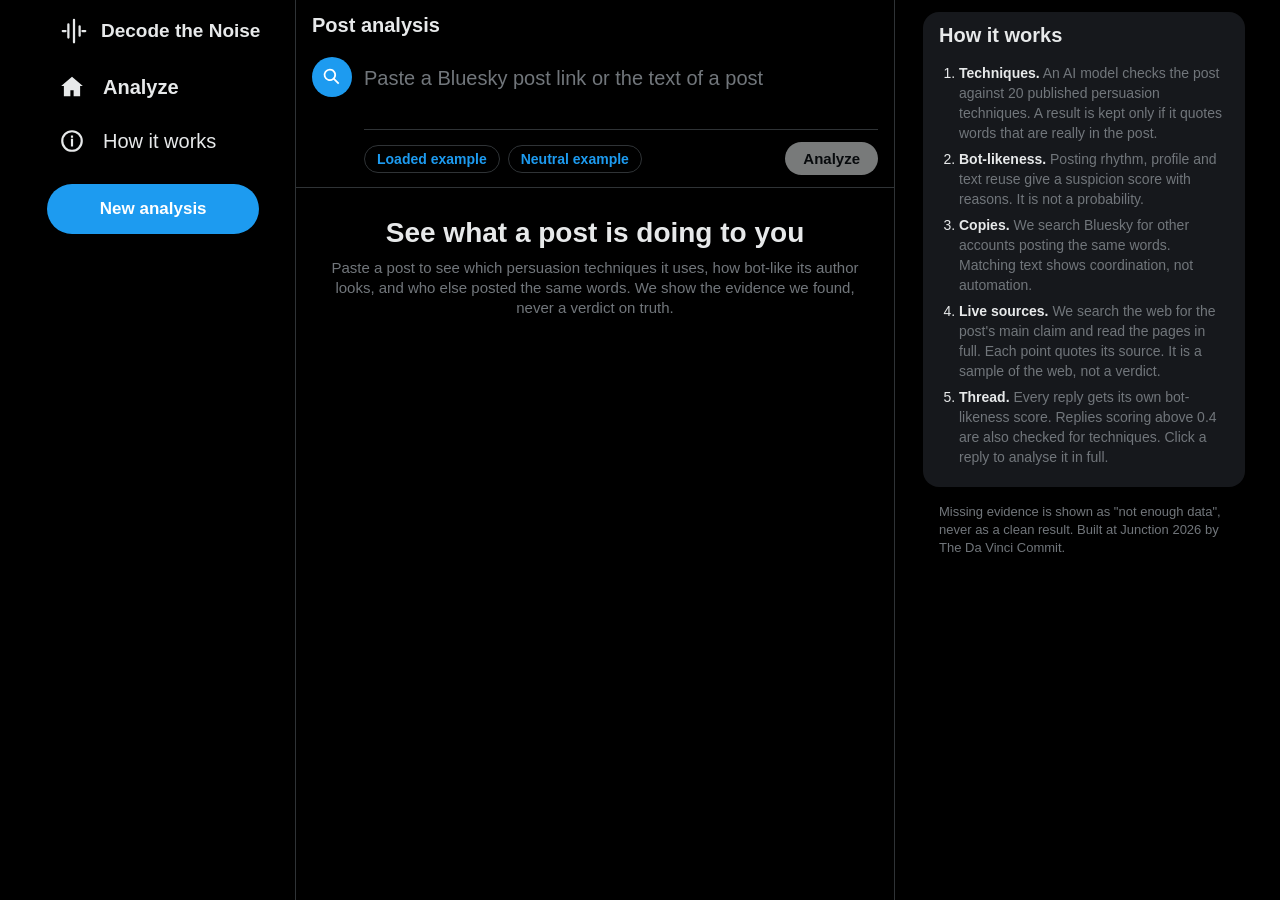
==== web/index.html @ 7409eeca "Merge feature-oxylabs: what live sources say, through the Oxylabs Web API (7.1-7.7, 7.9)" ====
<!doctype html>
<html lang="en">
<head>
<meta charset="utf-8">
<meta name="viewport" content="width=device-width, initial-scale=1">
<title>Decode the Noise</title>
<link rel="stylesheet" href="panel.css">
<style>
  * { box-sizing: border-box; }
  html, body { margin: 0; background: var(--bg); color: var(--text); font-family: var(--font); }
  a { color: var(--blue); }
  button { font: inherit; cursor: pointer; }
  :focus-visible { outline: 2px solid var(--blue); outline-offset: 2px; }

  .shell { display: flex; justify-content: center; min-height: 100vh; }

  /* left rail */
  .rail { width: 260px; padding: 4px 12px 16px; position: sticky; top: 0; height: 100vh; display: flex; flex-direction: column; gap: 4px; }
  .brand { display: flex; align-items: center; gap: 12px; padding: 12px; font-weight: 800; font-size: 19px; }
  .brand svg { width: 30px; height: 30px; fill: none; stroke: currentColor; stroke-width: 2.4; stroke-linecap: round; }
  .nav { display: flex; align-items: center; gap: 18px; padding: 12px; border-radius: 999px; font-size: 20px; color: var(--text); text-decoration: none; background: none; border: 0; width: fit-content; }
  .nav:hover { background: rgba(231, 233, 234, .1); }
  .nav.active { font-weight: 700; }
  #how:target { outline: 2px solid var(--blue); }  /* the card is often already on screen, so the link must show something */
  .nav .ic { width: 26px; height: 26px; }
  .cta { margin-top: 14px; width: 90%; padding: 15px; border: 0; border-radius: 999px; background: var(--blue); color: #fff; font-weight: 700; font-size: 17px; }
  .cta:hover { background: var(--blue-hover); }

  /* centre column */
  main { width: 600px; max-width: 100%; border-left: 1px solid var(--line); border-right: 1px solid var(--line); min-height: 100vh; }
  .top { position: sticky; top: 0; z-index: 2; padding: 14px 16px; font-size: 20px; font-weight: 800; background: rgba(0, 0, 0, .65); backdrop-filter: blur(12px); -webkit-backdrop-filter: blur(12px); }

  .compose { display: flex; gap: 12px; padding: 6px 16px 12px; border-bottom: 1px solid var(--line); }
  .compose .avatar { background: var(--blue); }
  .compose-body { flex: 1; min-width: 0; }
  textarea { width: 100%; min-height: 56px; max-height: 240px; resize: none; border: 0; outline: 0; background: transparent; color: var(--text); font: inherit; font-size: 20px; line-height: 26px; padding: 8px 0; }
  textarea::placeholder { color: var(--dim); }
  .compose-row { display: flex; align-items: center; gap: 8px; flex-wrap: wrap; border-top: 1px solid var(--line); padding-top: 12px; }
  .chip { padding: 5px 12px; border-radius: 999px; border: 1px solid var(--line); background: none; color: var(--blue); font-size: 14px; font-weight: 700; }
  .chip:hover { background: rgba(29, 155, 240, .1); }
  .count { margin-left: auto; color: var(--dim); font-size: 13px; font-variant-numeric: tabular-nums; }
  .count.over { color: var(--red); }
  .go { padding: 8px 18px; border: 0; border-radius: 999px; background: #eff3f4; color: #0f1419; font-weight: 700; font-size: 15px; }
  .go:hover { background: #d7dbdc; }
  .go:disabled { opacity: .5; cursor: default; }

  .status { padding: 28px 24px; color: var(--dim); font-size: 15px; line-height: 20px; text-align: center; }
  .status.error { color: var(--red); }
  .status h2 { color: var(--text); font-size: 28px; font-weight: 800; margin: 0 0 8px; line-height: 34px; }
  .spinner { width: 26px; height: 26px; margin: 0 auto 12px; border-radius: 50%; border: 3px solid rgba(29, 155, 240, .25); border-top-color: var(--blue); animation: spin .8s linear infinite; }
  @keyframes spin { to { transform: rotate(360deg); } }
  @media (prefers-reduced-motion: reduce) { .spinner { animation-duration: 2.4s; } }

  /* right column */
  aside { width: 350px; padding: 12px 0 40px 28px; display: flex; flex-direction: column; gap: 16px; position: sticky; top: 0; align-self: flex-start; max-height: 100vh; overflow-y: auto; }
  .how ol { margin: 0; padding: 0 16px 8px 36px; font-size: 14px; line-height: 20px; color: var(--text); }
  .how li { margin: 6px 0; }
  .how li span { color: var(--dim); }
  .foot { color: var(--dim); font-size: 13px; line-height: 18px; padding: 0 16px; margin: 0; }

  [hidden] { display: none !important; }

  @media (max-width: 1220px) { .rail { width: 76px; } .brand span, .nav span { display: none; } .cta { display: none; } }
  @media (max-width: 1020px) {
    .shell { flex-wrap: wrap; }
    aside { position: static; width: 600px; max-width: 100%; max-height: none; padding: 16px; border-left: 1px solid var(--line); border-right: 1px solid var(--line); margin-left: 76px; }
    main { min-height: 0; }
  }
  @media (max-width: 690px) {
    .rail { display: none; }
    aside { margin-left: 0; border: 0; }
    main { border: 0; }
    textarea { font-size: 18px; }
  }
</style>
</head>
<body>
<div class="shell">
  <nav class="rail" aria-label="Main">
    <div class="brand">
      <svg viewBox="0 0 32 32" aria-hidden="true"><path d="M4 16h3M10 9v14M16 4v24M22 11v10M28 16h-3"/></svg>
      <span>Decode the Noise</span>
    </div>
    <a class="nav active" href="./">
      <svg class="ic" viewBox="0 0 24 24" aria-hidden="true"><path d="M12 2.6 2 11h2.500v9.500h6V15h3v5.500h6V11H22L12 2.600z"/></svg>
      <span>Analyze</span>
    </a>
    <a class="nav" href="#how">
      <svg class="ic" viewBox="0 0 24 24" aria-hidden="true"><path d="M12 2a10 10 0 1 0 0 20 10 10 0 0 0 0-20zm0 2a8 8 0 1 1 0 16 8 8 0 0 1 0-16zm-1 6h2v7h-2v-7zm0-3h2v2h-2V7z"/></svg>
      <span>How it works</span>
    </a>
    <button class="cta" id="new" type="button">New analysis</button>
  </nav>

  <main>
    <div class="top">Post analysis</div>

    <form class="compose" id="form">
      <div class="avatar" aria-hidden="true">
        <svg class="ic" viewBox="0 0 24 24"><path d="M10 3a7 7 0 0 1 5.600 11.200l5.100 5.100-1.400 1.400-5.100-5.100A7 7 0 1 1 10 3zm0 2a5 5 0 1 0 0 10 5 5 0 0 0 0-10z"/></svg>
      </div>
      <div class="compose-body">
        <label for="in" hidden>Post link or text</label>
        <textarea id="in" rows="2" placeholder="Paste a Bluesky post link or the text of a post"></textarea>
        <div class="compose-row">
          <button class="chip" type="button" data-ex="Wake up people, the mainstream media is hiding the truth about the water supply from you. Real patriots already know who is behind it!">Loaded example</button>
          <button class="chip" type="button" data-ex="Light rain in Helsinki this afternoon, clearing by evening. Highs around 4C.">Neutral example</button>
          <span class="count" id="count" aria-live="off"></span>
          <button class="go" id="go" type="submit" disabled>Analyze</button>
        </div>
      </div>
    </form>

    <div class="status" id="status" role="status" aria-live="polite">
      <h2>See what a post is doing to you</h2>
      Paste a post to see which persuasion techniques it uses, how bot-like its author looks, and who else posted the same words. We show the evidence we found, never a verdict on truth.
    </div>

    <div id="result" hidden>
      <section id="post"></section>
      <section id="tech"></section>
      <section id="thread" hidden>
        <h2 class="sec-title" id="thread-title">Replies</h2>
        <div id="replies"></div>
        <div class="status" id="more" role="status" aria-live="polite"></div>
      </section>
    </div>
  </main>

  <aside>
    <section class="card" id="bot" hidden></section>
    <section class="card" id="sim" hidden></section>
    <section class="card" id="cov" hidden></section>
    <section class="card how" id="how">
      <h2 class="card-title">How it works</h2>
      <ol>
        <li><b>Techniques.</b> <span>An AI model checks the post against 20 published persuasion techniques. A result is kept only if it quotes words that are really in the post.</span></li>
        <li><b>Bot-likeness.</b> <span>Posting rhythm, profile and text reuse give a suspicion score with reasons. It is not a probability.</span></li>
        <li><b>Copies.</b> <span>We search Bluesky for other accounts posting the same words. Matching text shows coordination, not automation.</span></li>
        <li><b>Live sources.</b> <span>We search the web for the post's main claim and read the pages in full. Each point quotes its source. It is a sample of the web, not a verdict.</span></li>
        <li><b>Thread.</b> <span>Every reply gets its own bot-likeness score. Replies scoring above 0.4 are also checked for techniques. Click a reply to analyse it in full.</span></li>
      </ol>
    </section>
    <p class="foot">Missing evidence is shown as "not enough data", never as a clean result. Built at Junction 2026 by The Da Vinci Commit.</p>
  </aside>
</div>

<script src="panel.js"></script>
<script>
(function () {
  "use strict";
  var MAX = 5000;
  var $ = function (id) { return document.getElementById(id); };
  var input = $("in"), go = $("go"), status = $("status"), count = $("count");
  var isUrl = function (v) { return /^https?:\/\/\S+$/.test(v); };

  function refresh() {
    var v = input.value.trim();
    input.style.height = "auto";
    input.style.height = Math.min(input.scrollHeight, 240) + "px";
    var over = !isUrl(v) && v.length > MAX;
    go.disabled = !v || over;
    count.textContent = v.length > MAX * 0.8 && !isUrl(v) ? v.length + " / " + MAX : "";
    count.classList.toggle("over", over);
  }

  function say(text, cls, spin) {
    status.textContent = "";
    status.className = "status" + (cls ? " " + cls : "");
    if (spin) { var s = document.createElement("div"); s.className = "spinner"; status.appendChild(s); }
    status.appendChild(document.createTextNode(text));
    status.hidden = false;
  }

  /* ---- thread: ten replies at a time, more as the reader scrolls ---- */
  var thread = { url: null, next: null, busy: false, run: 0 };
  var more = $("more");

  function moreSay(text, spin) {
    more.textContent = "";
    if (spin) { var s = document.createElement("div"); s.className = "spinner"; more.appendChild(s); }
    more.appendChild(document.createTextNode(text));
  }

  async function loadReplies() {
    if (thread.busy || thread.next == null) return;
    thread.busy = true;
    var mine = thread.run, offset = thread.next;
    moreSay(offset ? "Loading more replies…" : "Reading the thread…", true);
    try {
      var r = await fetch("/api/replies?url=" + encodeURIComponent(thread.url) + "&offset=" + offset);
      var data = await r.json().catch(function () { return null; });
      if (mine !== thread.run) return;  // the reader opened another post meanwhile
      if (r.status === 429) { thread.retry = true; return moreSay((data && data.detail) || "Too many requests. Scroll again in a minute."); }
      if (!r.ok || !data || (data.errors && data.errors.replies)) { thread.next = null; return moreSay("Replies could not be loaded: " + ((data && data.errors && data.errors.replies) || "the server did not answer") + "."); }
      $("thread-title").textContent = data.total ? "Replies (" + data.total + ")" : "Replies";
      data.replies.forEach(function (item) { $("replies").appendChild(DecodePanel.renderReply(item, open)); });
      thread.next = data.next;
      moreSay(data.total === 0 ? "No replies to this post." : data.next == null ? "End of the thread." : "");
    } catch (e) {
      if (mine === thread.run) moreSay("Replies could not be loaded. Check your connection and scroll again.");
    } finally {
      if (mine === thread.run) thread.busy = false;
      // the marker may still be on screen (short page): keep going until it is pushed below the fold
      if (mine === thread.run && thread.next != null && !thread.retry && more.getBoundingClientRect().top < innerHeight + 200) loadReplies();
      thread.retry = false;
    }
  }

  function startThread(url) {
    thread = { url: url, next: url ? 0 : null, busy: false, run: thread.run + 1 };
    $("replies").textContent = "";
    $("thread-title").textContent = "Replies";
    $("thread").hidden = !url;
    moreSay("");
    if (url) loadReplies();
  }

  if ("IntersectionObserver" in window) {
    new IntersectionObserver(function (entries) {
      if (entries.some(function (e) { return e.isIntersecting; })) loadReplies();
    }, { rootMargin: "300px" }).observe(more);
  } else {
    addEventListener("scroll", function () { if (more.getBoundingClientRect().top < innerHeight + 300) loadReplies(); });
  }

  // A clicked reply becomes the main post, with its own replies below it.
  function open(url) {
    input.value = url;
    refresh();
    window.scrollTo({ top: 0 });
    run(true);
  }

  async function run(push) {
    var v = input.value.trim();
    if (!v || go.disabled) return;
    var url = isUrl(v);
    go.disabled = true;
    startThread(null);
    $("result").hidden = $("bot").hidden = $("sim").hidden = $("cov").hidden = true;
    say(url ? "Reading the post and checking it…" : "Checking the text…", "", true);
    try {
      var r = await fetch("/api/analyze", { method: "POST", headers: { "Content-Type": "application/json" },
                                             body: JSON.stringify(url ? { url: v } : { text: v }) });
      var data = await r.json().catch(function () { return null; });
      if (r.status === 429) return say((data && data.detail) || "Too many requests. Try again in a minute.", "error");
      if (!r.ok || !data) return say("That input could not be analysed. Paste a Bluesky post link or up to " + MAX + " characters of text.", "error");
      if (url && !data.post) return say((data.errors && data.errors.post) || "The post could not be read.", "error");
      DecodePanel.renderPost($("post"), data, v);
      DecodePanel.renderTechniques($("tech"), data);
      DecodePanel.renderBot($("bot"), data);
      DecodePanel.renderSimilar($("sim"), data);
      DecodePanel.renderCoverage($("cov"), data);
      DecodePanel.linkHighlights($("post"), $("tech"));
      status.hidden = true;
      $("result").hidden = $("bot").hidden = $("sim").hidden = $("cov").hidden = false;
      // a link is shareable; pasted text stays out of the address bar
      var target = url ? "?q=" + encodeURIComponent(v) : location.pathname;
      if (push && target !== location.search) history.pushState(null, "", target);
      else history.replaceState(null, "", target);
      if (url) startThread(v);
    } catch (e) {
      say("The server could not be reached. Check your connection and try again.", "error");
    } finally {
      refresh();
    }
  }

  input.addEventListener("input", refresh);
  input.addEventListener("keydown", function (e) { if (e.key === "Enter" && (e.metaKey || e.ctrlKey)) run(true); });
  $("form").addEventListener("submit", function (e) { e.preventDefault(); run(true); });
  // Back and forward walk through the posts the reader opened.
  addEventListener("popstate", function () {
    var q = new URLSearchParams(location.search).get("q");
    input.value = q || ""; refresh();
    if (q) run(false); else location.reload();
  });
  // Back to the empty start page; when already there, put the cursor in the box.
  $("new").addEventListener("click", function () {
    if (location.search || !$("result").hidden) location.href = location.pathname;
    else { input.value = ""; refresh(); input.focus(); window.scrollTo({ top: 0 }); }
  });
  document.querySelectorAll(".chip").forEach(function (c) {
    c.addEventListener("click", function () { input.value = c.dataset.ex; refresh(); run(true); });
  });

  var q = new URLSearchParams(location.search).get("q");
  if (q) { input.value = q; refresh(); run(); } else refresh();
})();
</script>
</body>
</html>
---- web/panel.css ----
/* Dark, timeline-style look. Shared by the page and (later) the extension panel. */
:root {
  color-scheme: dark;
  --bg: #000; --card: #16181c; --line: #2f3336; --hover: #080808;
  --text: #e7e9ea; --dim: #71767b; --blue: #1d9bf0; --blue-hover: #1a8cd8;
  --yellow: #ffd400; --amber: #ffad1f; --red: #f4212e; --green: #00ba7c;
  --font: -apple-system, BlinkMacSystemFont, "Segoe UI", Roboto, Helvetica, Arial, sans-serif;
}

.ic { width: 1.25em; height: 1.25em; fill: currentColor; flex: none; }

.avatar {
  width: 40px; height: 40px; border-radius: 50%; flex: none;
  display: grid; place-items: center; font-weight: 700; font-size: 17px; color: #fff;
}
.avatar.lg { width: 44px; height: 44px; font-size: 19px; }

/* ---- the post ---- */
.post { padding: 14px 16px 0; }
.post-head { display: flex; gap: 10px; align-items: flex-start; }
.who { flex: 1; min-width: 0; line-height: 1.25; }
.name { font-weight: 700; font-size: 15px; overflow: hidden; text-overflow: ellipsis; white-space: nowrap; }
.handle { color: var(--dim); font-size: 15px; overflow: hidden; text-overflow: ellipsis; white-space: nowrap; }
.auto-tag { display: inline-flex; align-items: center; gap: 5px; margin-top: 4px; font-size: 13px; color: var(--dim); cursor: help; }
.auto-tag.high { color: var(--red); }
.auto-tag.mid { color: var(--amber); }
.open { color: var(--dim); padding: 8px; margin: -6px -8px 0 0; border-radius: 50%; display: grid; }
.open:hover { color: var(--blue); background: rgba(29, 155, 240, .1); }

.post-text { font-size: 17px; line-height: 24px; margin: 14px 0 0; white-space: pre-wrap; overflow-wrap: anywhere; }
mark.hl {
  background: rgba(255, 212, 0, .16); color: inherit; border-bottom: 2px solid var(--yellow);
  border-radius: 3px 3px 0 0; padding: 1px 1px 0; cursor: help; transition: background .15s;
}
mark.hl.on { background: rgba(255, 212, 0, .42); }
.post-meta { color: var(--dim); font-size: 15px; padding: 14px 0; }
.stats { display: flex; flex-wrap: wrap; gap: 6px 22px; padding: 14px 0; border-top: 1px solid var(--line); border-bottom: 1px solid var(--line); color: var(--dim); font-size: 14px; }
.stat b { color: var(--text); font-weight: 700; font-variant-numeric: tabular-nums; }

/* ---- techniques, laid out like replies ---- */
.sec-title { font-size: 20px; font-weight: 800; margin: 0; padding: 14px 16px 6px; }
.tech { display: flex; gap: 12px; padding: 12px 16px; border-bottom: 1px solid var(--line); transition: background .15s; }
.tech:hover, .tech.on { background: var(--hover); }
.tech-ic { width: 40px; height: 40px; border-radius: 50%; flex: none; display: grid; place-items: center; background: rgba(255, 212, 0, .12); color: var(--yellow); }
.tech-body { min-width: 0; flex: 1; }
.tech-name { font-weight: 700; font-size: 15px; }
.tech-quote { margin: 6px 0; padding: 2px 0 2px 12px; border-left: 3px solid var(--yellow); font-size: 15px; line-height: 20px; white-space: pre-wrap; overflow-wrap: anywhere; }
.tech-why { margin: 0; color: var(--dim); font-size: 15px; line-height: 20px; }

.note { margin: 0; padding: 4px 16px 14px; font-size: 15px; line-height: 20px; }
.note.dim { color: var(--dim); font-size: 13px; line-height: 16px; padding-bottom: 8px; }
.note.warn { color: var(--amber); }

/* ---- side cards ---- */
.card { background: var(--card); border-radius: 16px; overflow: hidden; padding-bottom: 6px; flex: none; }
.card-title { font-size: 20px; font-weight: 800; margin: 0; padding: 12px 16px 10px; }
.card-title[title] { cursor: help; }
.card .note { padding-top: 0; }

.bot-top { display: flex; align-items: baseline; gap: 10px; padding: 0 16px; }
.bot-num { font-size: 34px; font-weight: 800; line-height: 1; font-variant-numeric: tabular-nums; }
.bot-num.high { color: var(--red); } .bot-num.mid { color: var(--amber); } .bot-num.low { color: var(--green); }
.bot-verdict { font-size: 15px; font-weight: 700; }
.bar { height: 6px; border-radius: 3px; background: var(--line); margin: 12px 16px; overflow: hidden; }
.bar-fill { height: 100%; border-radius: 3px; }
.bar-fill.high { background: var(--red); } .bar-fill.mid { background: var(--amber); } .bar-fill.low { background: var(--green); }
.reasons { margin: 0 0 10px; padding: 0 16px 0 34px; font-size: 14px; line-height: 19px; }
.reasons li { margin: 4px 0; }

.sim-summary { margin: 0; padding: 0 16px 10px; font-size: 15px; line-height: 20px; font-weight: 700; }
.sim { display: flex; gap: 10px; align-items: center; padding: 10px 16px; transition: background .15s; }
.sim:hover { background: rgba(255, 255, 255, .03); }
.sim-body { flex: 1; min-width: 0; }
.sim-top { display: flex; flex-wrap: wrap; gap: 0 5px; font-size: 14px; }
.sim-author { font-weight: 700; overflow: hidden; text-overflow: ellipsis; white-space: nowrap; }
.sim-when { color: var(--dim); white-space: nowrap; }
.sim-text { color: var(--dim); font-size: 14px; line-height: 18px; display: -webkit-box; -webkit-line-clamp: 2; -webkit-box-orient: vertical; overflow: hidden; overflow-wrap: anywhere; }
.pill { flex: none; min-width: 52px; text-align: center; padding: 6px 12px; border-radius: 999px; font-size: 14px; font-weight: 700; text-decoration: none; border: 1px solid #536471; color: var(--text); font-variant-numeric: tabular-nums; }
.pill.strong { background: #eff3f4; border-color: #eff3f4; color: #0f1419; }
a.pill:hover { opacity: .88; }

/* ---- live sources ---- */
.cov-claim { margin: 0; padding: 0 16px 10px; font-size: 15px; line-height: 20px; font-weight: 700; }
.cov { padding: 10px 16px; border-top: 1px solid var(--line); }
.cov-stance { font-size: 13px; font-weight: 700; color: var(--dim); }
.cov-stance.supports { color: var(--green); } .cov-stance.challenges { color: var(--red); }
.cov-text { margin: 4px 0; font-size: 15px; line-height: 20px; }
.cov-quote { margin: 6px 0; padding: 2px 0 2px 12px; border-left: 3px solid var(--line); color: var(--dim); font-size: 14px; line-height: 19px; overflow-wrap: anywhere; }
.cov a, .cov-sources a { color: var(--blue); text-decoration: none; font-size: 14px; }
.cov a:hover, .cov-sources a:hover { text-decoration: underline; }
.cov-sources { margin: 0; padding: 10px 16px 10px 34px; border-top: 1px solid var(--line); color: var(--dim); font-size: 13px; line-height: 20px; }

.cov-sub { margin: 0; padding: 10px 16px 4px; border-top: 1px solid var(--line); font-size: 15px; font-weight: 700; }
.cov-country { display: flex; flex-wrap: wrap; gap: 2px 10px; padding: 4px 16px; font-size: 14px; line-height: 20px; }
.cov-country b { flex: 0 0 100%; font-size: 13px; color: var(--dim); }
.cov-country a { color: var(--blue); text-decoration: none; }
.cov-country .only { text-decoration: underline; text-decoration-color: var(--yellow); text-underline-offset: 3px; }
.cov-country .warn { color: var(--amber); }

.panel-sec.card { margin: 12px 16px; }

/* ---- thread replies ---- */
img.avatar { object-fit: cover; background: var(--card); }
.reply { display: flex; gap: 12px; padding: 12px 16px; border-bottom: 1px solid var(--line); transition: background .15s; }
.reply[role="link"] { cursor: pointer; }
.reply[role="link"]:hover { background: var(--hover); }
.reply-body { flex: 1; min-width: 0; }
.reply-head { display: flex; align-items: center; gap: 5px; font-size: 15px; line-height: 20px; }
.reply-name { font-weight: 700; overflow: hidden; text-overflow: ellipsis; white-space: nowrap; flex: 0 1 auto; }
.reply-handle { color: var(--dim); overflow: hidden; text-overflow: ellipsis; white-space: nowrap; flex: 0 10 auto; min-width: 0; }
.reply-time { color: var(--dim); white-space: nowrap; }
.score { margin-left: auto; flex: none; padding: 1px 9px; border-radius: 999px; border: 1px solid var(--line); font-size: 13px; font-weight: 700; color: var(--dim); font-variant-numeric: tabular-nums; cursor: help; }
.score.mid { color: var(--amber); border-color: rgba(255, 173, 31, .5); }
.score.high { color: var(--red); border-color: rgba(244, 33, 46, .5); }
.reply .post-text { font-size: 15px; line-height: 20px; margin: 2px 0 0; }
.reply-techs { margin-top: 8px; padding-left: 10px; border-left: 3px solid var(--yellow); }
.reply-tech { font-size: 14px; line-height: 19px; color: var(--dim); margin: 3px 0; }
.reply-tech b { color: var(--text); }
.reply-note { margin-top: 6px; font-size: 13px; color: var(--dim); }
.reply-note.warn { color: var(--amber); }
.reply-foot { display: flex; gap: 20px; margin-top: 8px; font-size: 13px; color: var(--dim); }
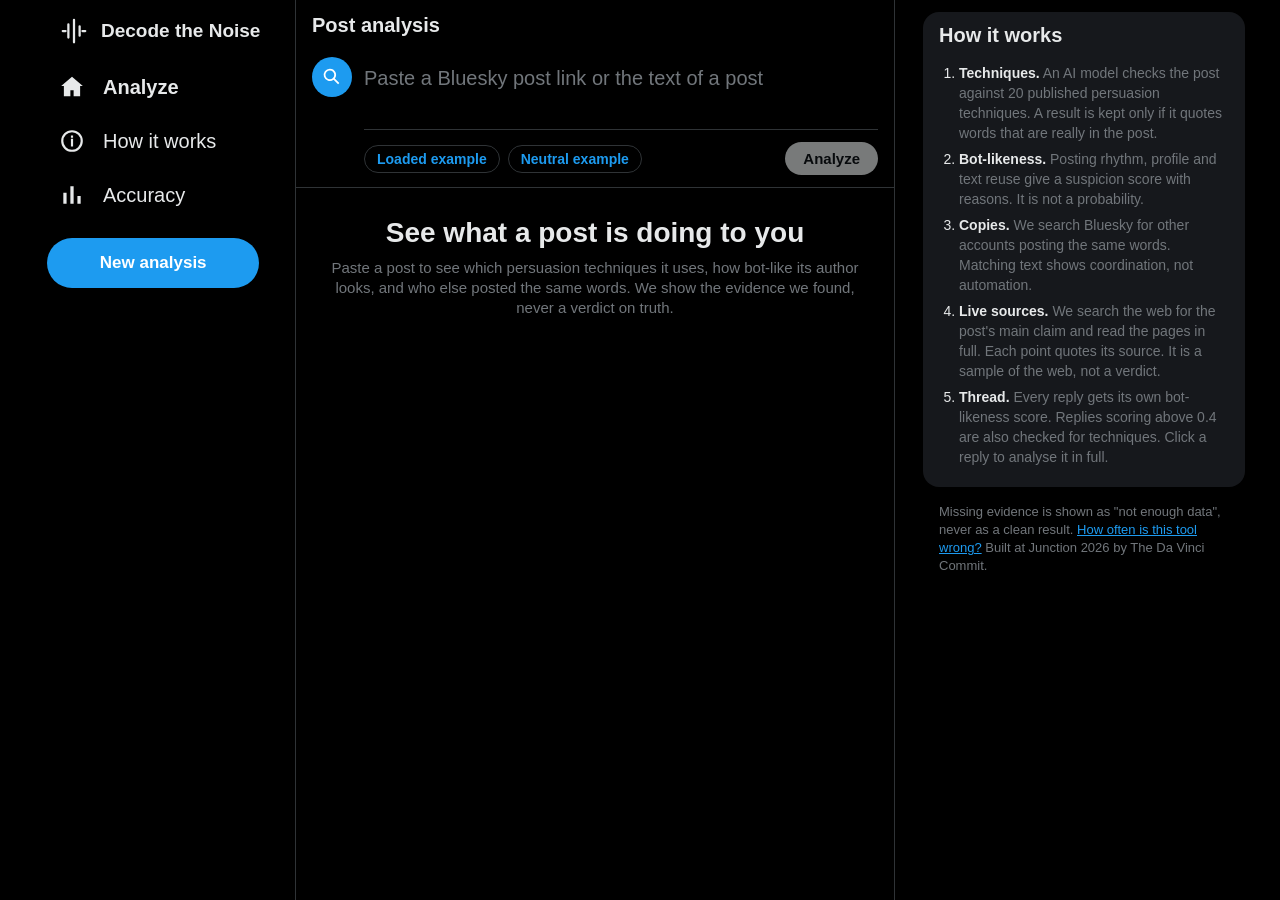
==== commit 22b73415: "Merge feature-5-metrics: eval scripts, labelled data and the accuracy page" ====
--- a/web/index.html
+++ b/web/index.html
@@ -89,6 +89,10 @@
       <svg class="ic" viewBox="0 0 24 24" aria-hidden="true"><path d="M12 2a10 10 0 1 0 0 20 10 10 0 0 0 0-20zm0 2a8 8 0 1 1 0 16 8 8 0 0 1 0-16zm-1 6h2v7h-2v-7zm0-3h2v2h-2V7z"/></svg>
       <span>How it works</span>
     </a>
+    <a class="nav" href="metrics.html">
+      <svg class="ic" viewBox="0 0 24 24" aria-hidden="true"><path d="M4 20V10h3v10H4zm6.500 0V4h3v16h-3zM17 20v-7h3v7h-3z"/></svg>
+      <span>Accuracy</span>
+    </a>
     <button class="cta" id="new" type="button">New analysis</button>
   </nav>
 
@@ -141,7 +145,7 @@
         <li><b>Thread.</b> <span>Every reply gets its own bot-likeness score. Replies scoring above 0.4 are also checked for techniques. Click a reply to analyse it in full.</span></li>
       </ol>
     </section>
-    <p class="foot">Missing evidence is shown as "not enough data", never as a clean result. Built at Junction 2026 by The Da Vinci Commit.</p>
+    <p class="foot">Missing evidence is shown as "not enough data", never as a clean result. <a href="metrics.html">How often is this tool wrong?</a> Built at Junction 2026 by The Da Vinci Commit.</p>
   </aside>
 </div>
 
--- a/web/panel.css
+++ b/web/panel.css
@@ -119,3 +119,10 @@
 .reply-note { margin-top: 6px; font-size: 13px; color: var(--dim); }
 .reply-note.warn { color: var(--amber); }
 .reply-foot { display: flex; gap: 20px; margin-top: 8px; font-size: 13px; color: var(--dim); }
+
+.post-media { display: flex; flex-wrap: wrap; gap: 4px; }
+.post-media:empty { display: none; }
+.post-media img { flex: 1 1 40%; min-width: 0; max-height: 360px; object-fit: cover; border-radius: 12px; margin-top: 8px; }
+.quoted { margin-top: 10px; padding: 10px 12px; border: 1px solid var(--line); border-radius: 12px; }
+.quoted-by { display: block; margin-bottom: 4px; color: var(--dim); font-size: 13px; text-decoration: none; }
+a.quoted-by:hover { text-decoration: underline; }
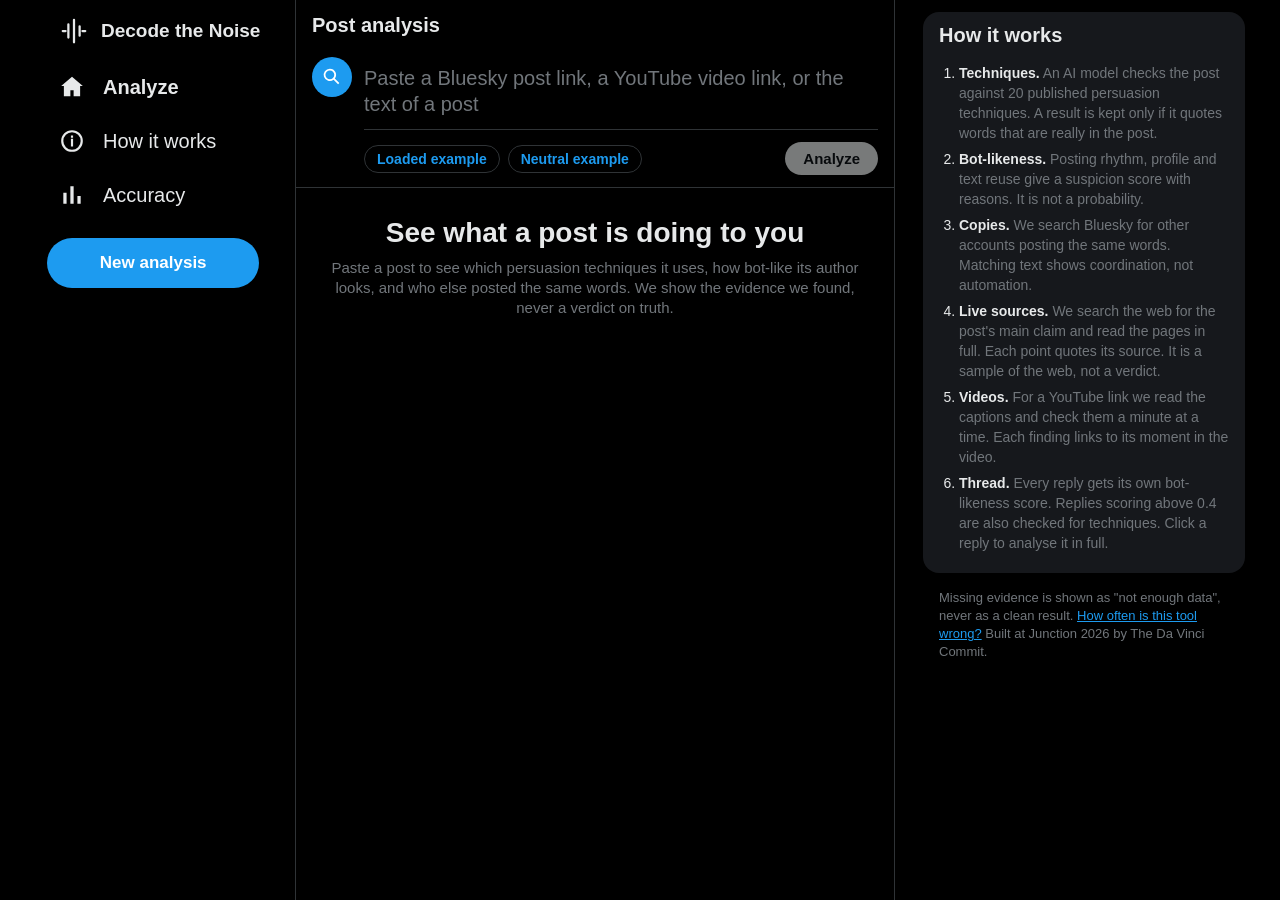
==== commit fb0bb56a: "Merge feature-video-extension: YouTube videos and the browser extension (Features 10 and 6) The page" ====
--- a/web/index.html
+++ b/web/index.html
@@ -105,7 +105,7 @@
       </div>
       <div class="compose-body">
         <label for="in" hidden>Post link or text</label>
-        <textarea id="in" rows="2" placeholder="Paste a Bluesky post link or the text of a post"></textarea>
+        <textarea id="in" rows="2" placeholder="Paste a Bluesky post link, a YouTube video link, or the text of a post"></textarea>
         <div class="compose-row">
           <button class="chip" type="button" data-ex="Wake up people, the mainstream media is hiding the truth about the water supply from you. Real patriots already know who is behind it!">Loaded example</button>
           <button class="chip" type="button" data-ex="Light rain in Helsinki this afternoon, clearing by evening. Highs around 4C.">Neutral example</button>
@@ -142,6 +142,7 @@
         <li><b>Bot-likeness.</b> <span>Posting rhythm, profile and text reuse give a suspicion score with reasons. It is not a probability.</span></li>
         <li><b>Copies.</b> <span>We search Bluesky for other accounts posting the same words. Matching text shows coordination, not automation.</span></li>
         <li><b>Live sources.</b> <span>We search the web for the post's main claim and read the pages in full. Each point quotes its source. It is a sample of the web, not a verdict.</span></li>
+        <li><b>Videos.</b> <span>For a YouTube link we read the captions and check them a minute at a time. Each finding links to its moment in the video.</span></li>
         <li><b>Thread.</b> <span>Every reply gets its own bot-likeness score. Replies scoring above 0.4 are also checked for techniques. Click a reply to analyse it in full.</span></li>
       </ol>
     </section>
@@ -150,148 +151,6 @@
 </div>
 
 <script src="panel.js"></script>
-<script>
-(function () {
-  "use strict";
-  var MAX = 5000;
-  var $ = function (id) { return document.getElementById(id); };
-  var input = $("in"), go = $("go"), status = $("status"), count = $("count");
-  var isUrl = function (v) { return /^https?:\/\/\S+$/.test(v); };
-
-  function refresh() {
-    var v = input.value.trim();
-    input.style.height = "auto";
-    input.style.height = Math.min(input.scrollHeight, 240) + "px";
-    var over = !isUrl(v) && v.length > MAX;
-    go.disabled = !v || over;
-    count.textContent = v.length > MAX * 0.8 && !isUrl(v) ? v.length + " / " + MAX : "";
-    count.classList.toggle("over", over);
-  }
-
-  function say(text, cls, spin) {
-    status.textContent = "";
-    status.className = "status" + (cls ? " " + cls : "");
-    if (spin) { var s = document.createElement("div"); s.className = "spinner"; status.appendChild(s); }
-    status.appendChild(document.createTextNode(text));
-    status.hidden = false;
-  }
-
-  /* ---- thread: ten replies at a time, more as the reader scrolls ---- */
-  var thread = { url: null, next: null, busy: false, run: 0 };
-  var more = $("more");
-
-  function moreSay(text, spin) {
-    more.textContent = "";
-    if (spin) { var s = document.createElement("div"); s.className = "spinner"; more.appendChild(s); }
-    more.appendChild(document.createTextNode(text));
-  }
-
-  async function loadReplies() {
-    if (thread.busy || thread.next == null) return;
-    thread.busy = true;
-    var mine = thread.run, offset = thread.next;
-    moreSay(offset ? "Loading more replies…" : "Reading the thread…", true);
-    try {
-      var r = await fetch("/api/replies?url=" + encodeURIComponent(thread.url) + "&offset=" + offset);
-      var data = await r.json().catch(function () { return null; });
-      if (mine !== thread.run) return;  // the reader opened another post meanwhile
-      if (r.status === 429) { thread.retry = true; return moreSay((data && data.detail) || "Too many requests. Scroll again in a minute."); }
-      if (!r.ok || !data || (data.errors && data.errors.replies)) { thread.next = null; return moreSay("Replies could not be loaded: " + ((data && data.errors && data.errors.replies) || "the server did not answer") + "."); }
-      $("thread-title").textContent = data.total ? "Replies (" + data.total + ")" : "Replies";
-      data.replies.forEach(function (item) { $("replies").appendChild(DecodePanel.renderReply(item, open)); });
-      thread.next = data.next;
-      moreSay(data.total === 0 ? "No replies to this post." : data.next == null ? "End of the thread." : "");
-    } catch (e) {
-      if (mine === thread.run) moreSay("Replies could not be loaded. Check your connection and scroll again.");
-    } finally {
-      if (mine === thread.run) thread.busy = false;
-      // the marker may still be on screen (short page): keep going until it is pushed below the fold
-      if (mine === thread.run && thread.next != null && !thread.retry && more.getBoundingClientRect().top < innerHeight + 200) loadReplies();
-      thread.retry = false;
-    }
-  }
-
-  function startThread(url) {
-    thread = { url: url, next: url ? 0 : null, busy: false, run: thread.run + 1 };
-    $("replies").textContent = "";
-    $("thread-title").textContent = "Replies";
-    $("thread").hidden = !url;
-    moreSay("");
-    if (url) loadReplies();
-  }
-
-  if ("IntersectionObserver" in window) {
-    new IntersectionObserver(function (entries) {
-      if (entries.some(function (e) { return e.isIntersecting; })) loadReplies();
-    }, { rootMargin: "300px" }).observe(more);
-  } else {
-    addEventListener("scroll", function () { if (more.getBoundingClientRect().top < innerHeight + 300) loadReplies(); });
-  }
-
-  // A clicked reply becomes the main post, with its own replies below it.
-  function open(url) {
-    input.value = url;
-    refresh();
-    window.scrollTo({ top: 0 });
-    run(true);
-  }
-
-  async function run(push) {
-    var v = input.value.trim();
-    if (!v || go.disabled) return;
-    var url = isUrl(v);
-    go.disabled = true;
-    startThread(null);
-    $("result").hidden = $("bot").hidden = $("sim").hidden = $("cov").hidden = true;
-    say(url ? "Reading the post and checking it…" : "Checking the text…", "", true);
-    try {
-      var r = await fetch("/api/analyze", { method: "POST", headers: { "Content-Type": "application/json" },
-                                             body: JSON.stringify(url ? { url: v } : { text: v }) });
-      var data = await r.json().catch(function () { return null; });
-      if (r.status === 429) return say((data && data.detail) || "Too many requests. Try again in a minute.", "error");
-      if (!r.ok || !data) return say("That input could not be analysed. Paste a Bluesky post link or up to " + MAX + " characters of text.", "error");
-      if (url && !data.post) return say((data.errors && data.errors.post) || "The post could not be read.", "error");
-      DecodePanel.renderPost($("post"), data, v);
-      DecodePanel.renderTechniques($("tech"), data);
-      DecodePanel.renderBot($("bot"), data);
-      DecodePanel.renderSimilar($("sim"), data);
-      DecodePanel.renderCoverage($("cov"), data);
-      DecodePanel.linkHighlights($("post"), $("tech"));
-      status.hidden = true;
-      $("result").hidden = $("bot").hidden = $("sim").hidden = $("cov").hidden = false;
-      // a link is shareable; pasted text stays out of the address bar
-      var target = url ? "?q=" + encodeURIComponent(v) : location.pathname;
-      if (push && target !== location.search) history.pushState(null, "", target);
-      else history.replaceState(null, "", target);
-      if (url) startThread(v);
-    } catch (e) {
-      say("The server could not be reached. Check your connection and try again.", "error");
-    } finally {
-      refresh();
-    }
-  }
-
-  input.addEventListener("input", refresh);
-  input.addEventListener("keydown", function (e) { if (e.key === "Enter" && (e.metaKey || e.ctrlKey)) run(true); });
-  $("form").addEventListener("submit", function (e) { e.preventDefault(); run(true); });
-  // Back and forward walk through the posts the reader opened.
-  addEventListener("popstate", function () {
-    var q = new URLSearchParams(location.search).get("q");
-    input.value = q || ""; refresh();
-    if (q) run(false); else location.reload();
-  });
-  // Back to the empty start page; when already there, put the cursor in the box.
-  $("new").addEventListener("click", function () {
-    if (location.search || !$("result").hidden) location.href = location.pathname;
-    else { input.value = ""; refresh(); input.focus(); window.scrollTo({ top: 0 }); }
-  });
-  document.querySelectorAll(".chip").forEach(function (c) {
-    c.addEventListener("click", function () { input.value = c.dataset.ex; refresh(); run(true); });
-  });
-
-  var q = new URLSearchParams(location.search).get("q");
-  if (q) { input.value = q; refresh(); run(); } else refresh();
-})();
-</script>
+<script src="app.js"></script>
 </body>
 </html>
--- a/web/panel.css
+++ b/web/panel.css
@@ -126,3 +126,10 @@
 .quoted { margin-top: 10px; padding: 10px 12px; border: 1px solid var(--line); border-radius: 12px; }
 .quoted-by { display: block; margin-bottom: 4px; color: var(--dim); font-size: 13px; text-decoration: none; }
 a.quoted-by:hover { text-decoration: underline; }
+
+/* ---- video transcript findings ---- */
+.chunk { display: flex; gap: 12px; align-items: flex-start; padding: 12px 16px; border-bottom: 1px solid var(--line); }
+.chunk .post-text { font-size: 15px; line-height: 21px; margin: 0; color: var(--dim); }
+.chunk .post-text mark.hl { color: var(--text); }
+.pill.time { min-width: 58px; padding: 4px 10px; color: var(--blue); border-color: var(--line); cursor: pointer; }
+.pill.time:hover { background: rgba(29, 155, 240, .1); opacity: 1; }
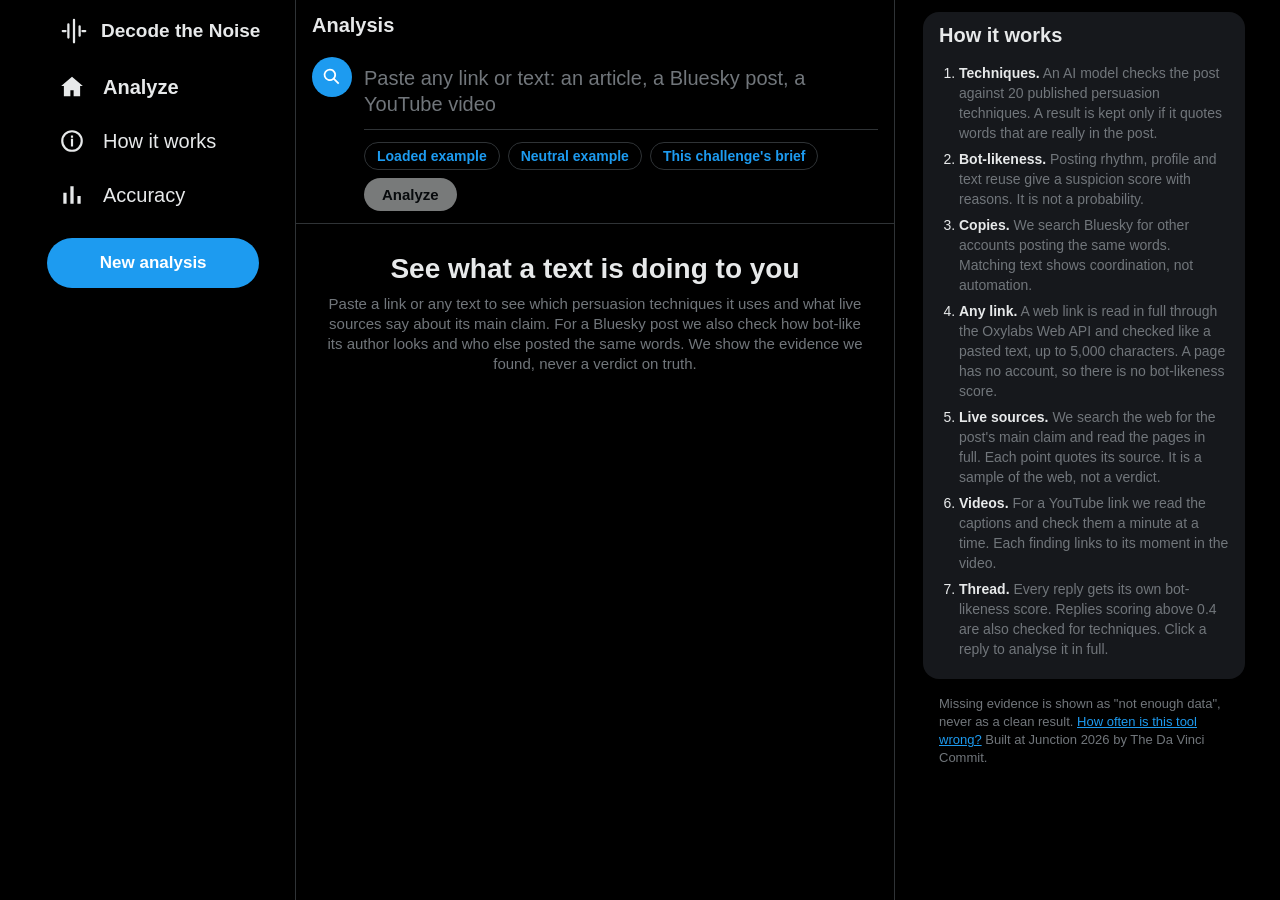
==== commit 5b7b5bf2: "Feature 11: read any web link through the Oxylabs Web API (11.1-11.6) A link that is not a Bluesky p" ====
--- a/web/index.html
+++ b/web/index.html
@@ -97,18 +97,19 @@
   </nav>
 
   <main>
-    <div class="top">Post analysis</div>
+    <div class="top">Analysis</div>
 
     <form class="compose" id="form">
       <div class="avatar" aria-hidden="true">
         <svg class="ic" viewBox="0 0 24 24"><path d="M10 3a7 7 0 0 1 5.600 11.200l5.100 5.100-1.400 1.400-5.100-5.100A7 7 0 1 1 10 3zm0 2a5 5 0 1 0 0 10 5 5 0 0 0 0-10z"/></svg>
       </div>
       <div class="compose-body">
-        <label for="in" hidden>Post link or text</label>
-        <textarea id="in" rows="2" placeholder="Paste a Bluesky post link, a YouTube video link, or the text of a post"></textarea>
+        <label for="in" hidden>Link or text</label>
+        <textarea id="in" rows="2" placeholder="Paste any link or text: an article, a Bluesky post, a YouTube video"></textarea>
         <div class="compose-row">
           <button class="chip" type="button" data-ex="Wake up people, the mainstream media is hiding the truth about the water supply from you. Real patriots already know who is behind it!">Loaded example</button>
           <button class="chip" type="button" data-ex="Light rain in Helsinki this afternoon, clearing by evening. Highs around 4C.">Neutral example</button>
+          <button class="chip" type="button" data-ex="The internet was built to connect people, but it has also become the world's most powerful manipulation machine. Propaganda spreads faster than facts, bot networks shape public opinion at scale, and bad actors exploit the open web with growing sophistication.">This challenge's brief</button>
           <span class="count" id="count" aria-live="off"></span>
           <button class="go" id="go" type="submit" disabled>Analyze</button>
         </div>
@@ -116,8 +117,8 @@
     </form>
 
     <div class="status" id="status" role="status" aria-live="polite">
-      <h2>See what a post is doing to you</h2>
-      Paste a post to see which persuasion techniques it uses, how bot-like its author looks, and who else posted the same words. We show the evidence we found, never a verdict on truth.
+      <h2>See what a text is doing to you</h2>
+      Paste a link or any text to see which persuasion techniques it uses and what live sources say about its main claim. For a Bluesky post we also check how bot-like its author looks and who else posted the same words. We show the evidence we found, never a verdict on truth.
     </div>
 
     <div id="result" hidden>
@@ -141,6 +142,7 @@
         <li><b>Techniques.</b> <span>An AI model checks the post against 20 published persuasion techniques. A result is kept only if it quotes words that are really in the post.</span></li>
         <li><b>Bot-likeness.</b> <span>Posting rhythm, profile and text reuse give a suspicion score with reasons. It is not a probability.</span></li>
         <li><b>Copies.</b> <span>We search Bluesky for other accounts posting the same words. Matching text shows coordination, not automation.</span></li>
+        <li><b>Any link.</b> <span>A web link is read in full through the Oxylabs Web API and checked like a pasted text, up to 5,000 characters. A page has no account, so there is no bot-likeness score.</span></li>
         <li><b>Live sources.</b> <span>We search the web for the post's main claim and read the pages in full. Each point quotes its source. It is a sample of the web, not a verdict.</span></li>
         <li><b>Videos.</b> <span>For a YouTube link we read the captions and check them a minute at a time. Each finding links to its moment in the video.</span></li>
         <li><b>Thread.</b> <span>Every reply gets its own bot-likeness score. Replies scoring above 0.4 are also checked for techniques. Click a reply to analyse it in full.</span></li>
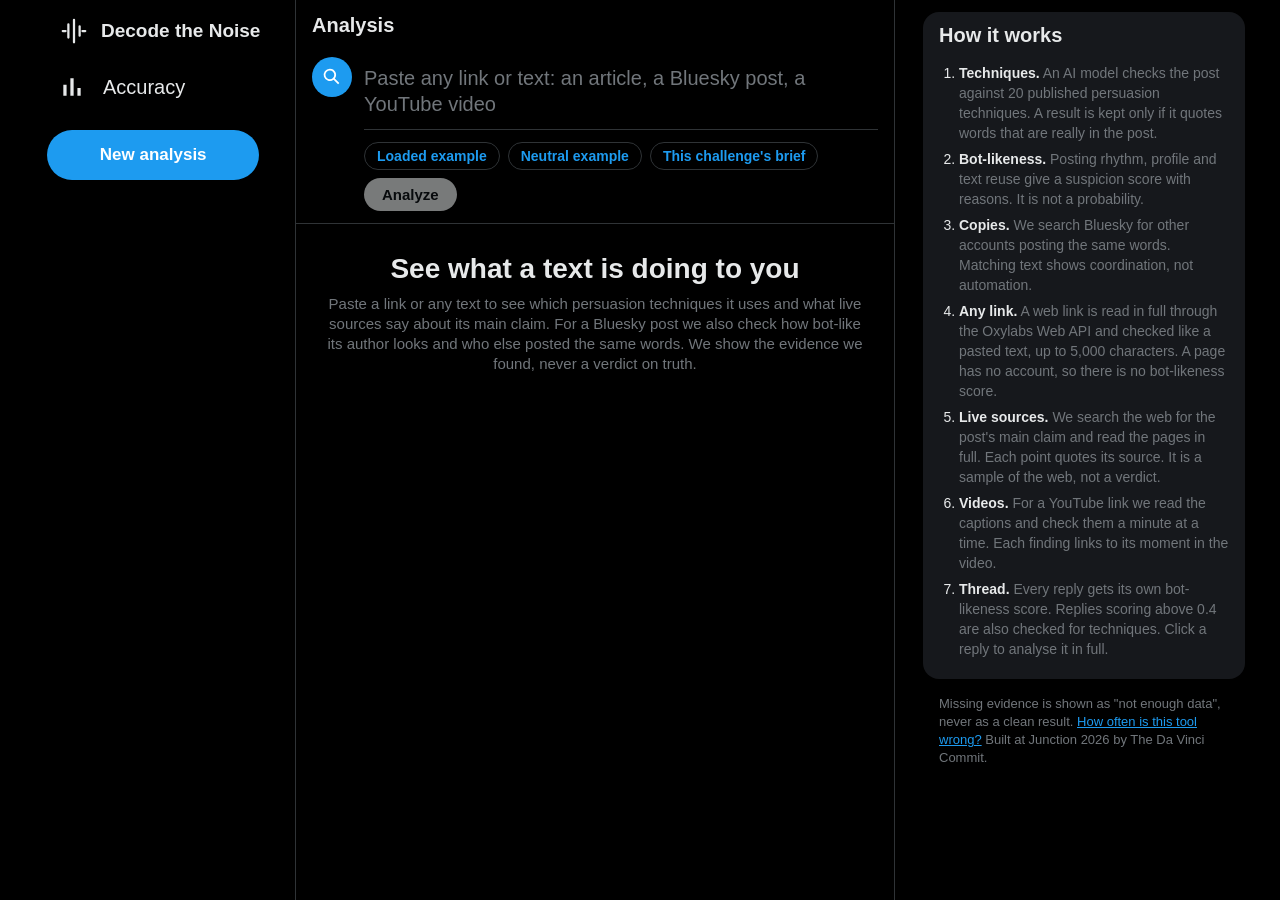
==== commit c43587cc: "Left rail: remove the Analyze and How it works links The Accuracy page keeps Analyze as its way back" ====
--- a/web/index.html
+++ b/web/index.html
@@ -21,7 +21,6 @@
   .nav { display: flex; align-items: center; gap: 18px; padding: 12px; border-radius: 999px; font-size: 20px; color: var(--text); text-decoration: none; background: none; border: 0; width: fit-content; }
   .nav:hover { background: rgba(231, 233, 234, .1); }
   .nav.active { font-weight: 700; }
-  #how:target { outline: 2px solid var(--blue); }  /* the card is often already on screen, so the link must show something */
   .nav .ic { width: 26px; height: 26px; }
   .cta { margin-top: 14px; width: 90%; padding: 15px; border: 0; border-radius: 999px; background: var(--blue); color: #fff; font-weight: 700; font-size: 17px; }
   .cta:hover { background: var(--blue-hover); }
@@ -81,14 +80,6 @@
       <svg viewBox="0 0 32 32" aria-hidden="true"><path d="M4 16h3M10 9v14M16 4v24M22 11v10M28 16h-3"/></svg>
       <span>Decode the Noise</span>
     </div>
-    <a class="nav active" href="./">
-      <svg class="ic" viewBox="0 0 24 24" aria-hidden="true"><path d="M12 2.6 2 11h2.500v9.500h6V15h3v5.500h6V11H22L12 2.600z"/></svg>
-      <span>Analyze</span>
-    </a>
-    <a class="nav" href="#how">
-      <svg class="ic" viewBox="0 0 24 24" aria-hidden="true"><path d="M12 2a10 10 0 1 0 0 20 10 10 0 0 0 0-20zm0 2a8 8 0 1 1 0 16 8 8 0 0 1 0-16zm-1 6h2v7h-2v-7zm0-3h2v2h-2V7z"/></svg>
-      <span>How it works</span>
-    </a>
     <a class="nav" href="metrics.html">
       <svg class="ic" viewBox="0 0 24 24" aria-hidden="true"><path d="M4 20V10h3v10H4zm6.500 0V4h3v16h-3zM17 20v-7h3v7h-3z"/></svg>
       <span>Accuracy</span>
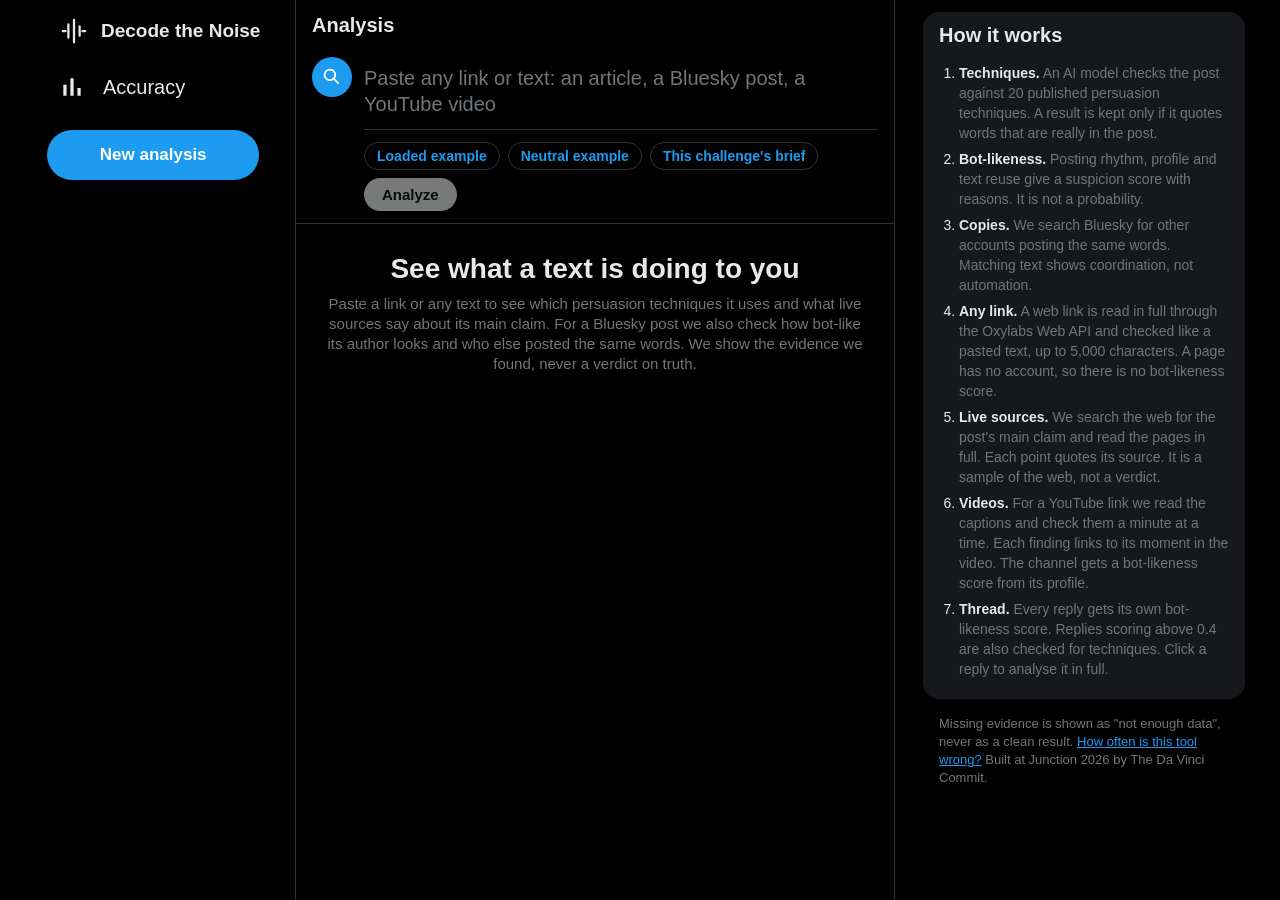
==== commit 8ce69db4: "Bot-likeness: profile formulas for Reddit and YouTube; a video shows its channel's score bot_score.p" ====
--- a/web/index.html
+++ b/web/index.html
@@ -135,7 +135,7 @@
         <li><b>Copies.</b> <span>We search Bluesky for other accounts posting the same words. Matching text shows coordination, not automation.</span></li>
         <li><b>Any link.</b> <span>A web link is read in full through the Oxylabs Web API and checked like a pasted text, up to 5,000 characters. A page has no account, so there is no bot-likeness score.</span></li>
         <li><b>Live sources.</b> <span>We search the web for the post's main claim and read the pages in full. Each point quotes its source. It is a sample of the web, not a verdict.</span></li>
-        <li><b>Videos.</b> <span>For a YouTube link we read the captions and check them a minute at a time. Each finding links to its moment in the video.</span></li>
+        <li><b>Videos.</b> <span>For a YouTube link we read the captions and check them a minute at a time. Each finding links to its moment in the video. The channel gets a bot-likeness score from its profile.</span></li>
         <li><b>Thread.</b> <span>Every reply gets its own bot-likeness score. Replies scoring above 0.4 are also checked for techniques. Click a reply to analyse it in full.</span></li>
       </ol>
     </section>
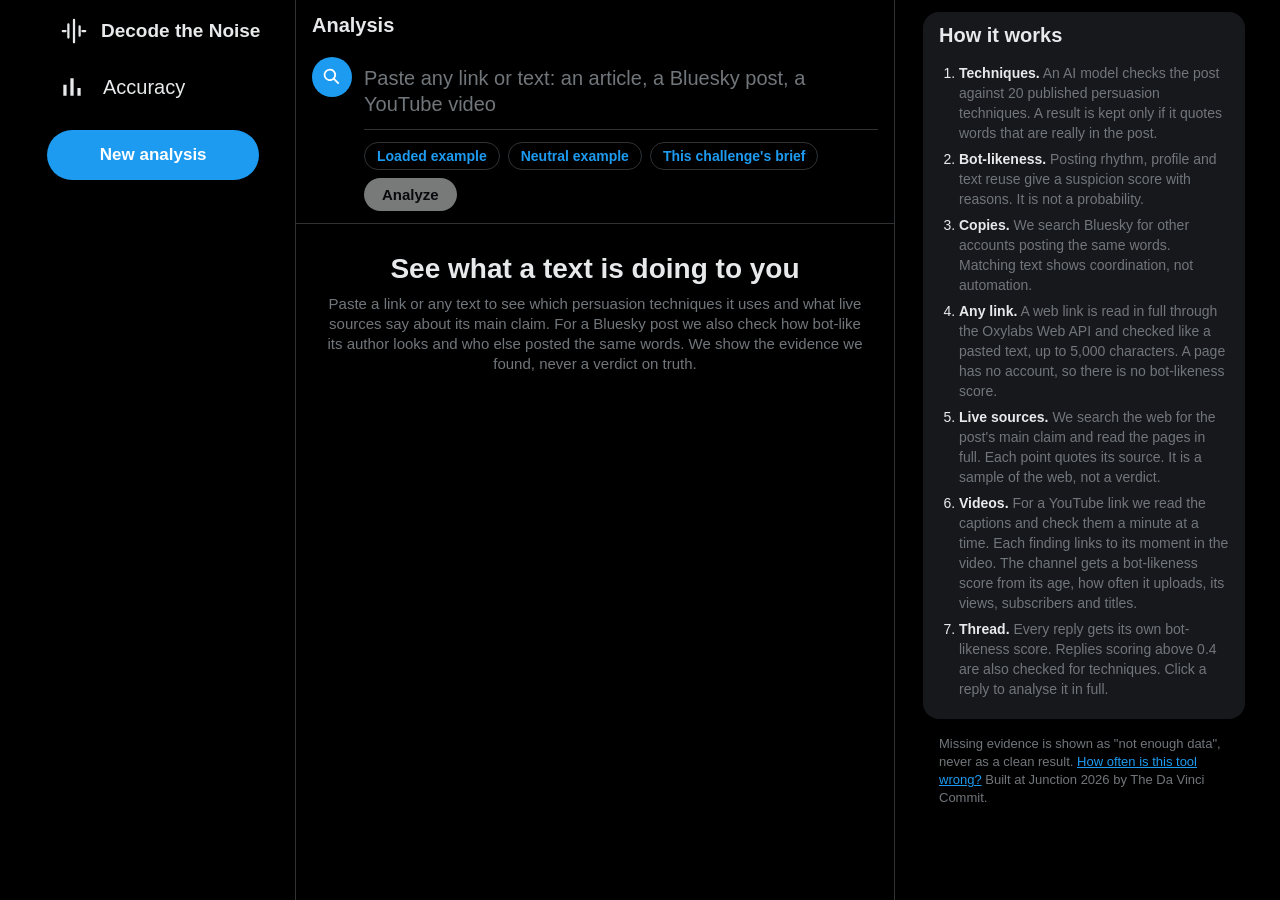
==== commit 3816de2f: "YouTube: the channel score now rests on upload frequency, age, views, subscribers and titles YouTube" ====
--- a/web/index.html
+++ b/web/index.html
@@ -135,7 +135,7 @@
         <li><b>Copies.</b> <span>We search Bluesky for other accounts posting the same words. Matching text shows coordination, not automation.</span></li>
         <li><b>Any link.</b> <span>A web link is read in full through the Oxylabs Web API and checked like a pasted text, up to 5,000 characters. A page has no account, so there is no bot-likeness score.</span></li>
         <li><b>Live sources.</b> <span>We search the web for the post's main claim and read the pages in full. Each point quotes its source. It is a sample of the web, not a verdict.</span></li>
-        <li><b>Videos.</b> <span>For a YouTube link we read the captions and check them a minute at a time. Each finding links to its moment in the video. The channel gets a bot-likeness score from its profile.</span></li>
+        <li><b>Videos.</b> <span>For a YouTube link we read the captions and check them a minute at a time. Each finding links to its moment in the video. The channel gets a bot-likeness score from its age, how often it uploads, its views, subscribers and titles.</span></li>
         <li><b>Thread.</b> <span>Every reply gets its own bot-likeness score. Replies scoring above 0.4 are also checked for techniques. Click a reply to analyse it in full.</span></li>
       </ol>
     </section>
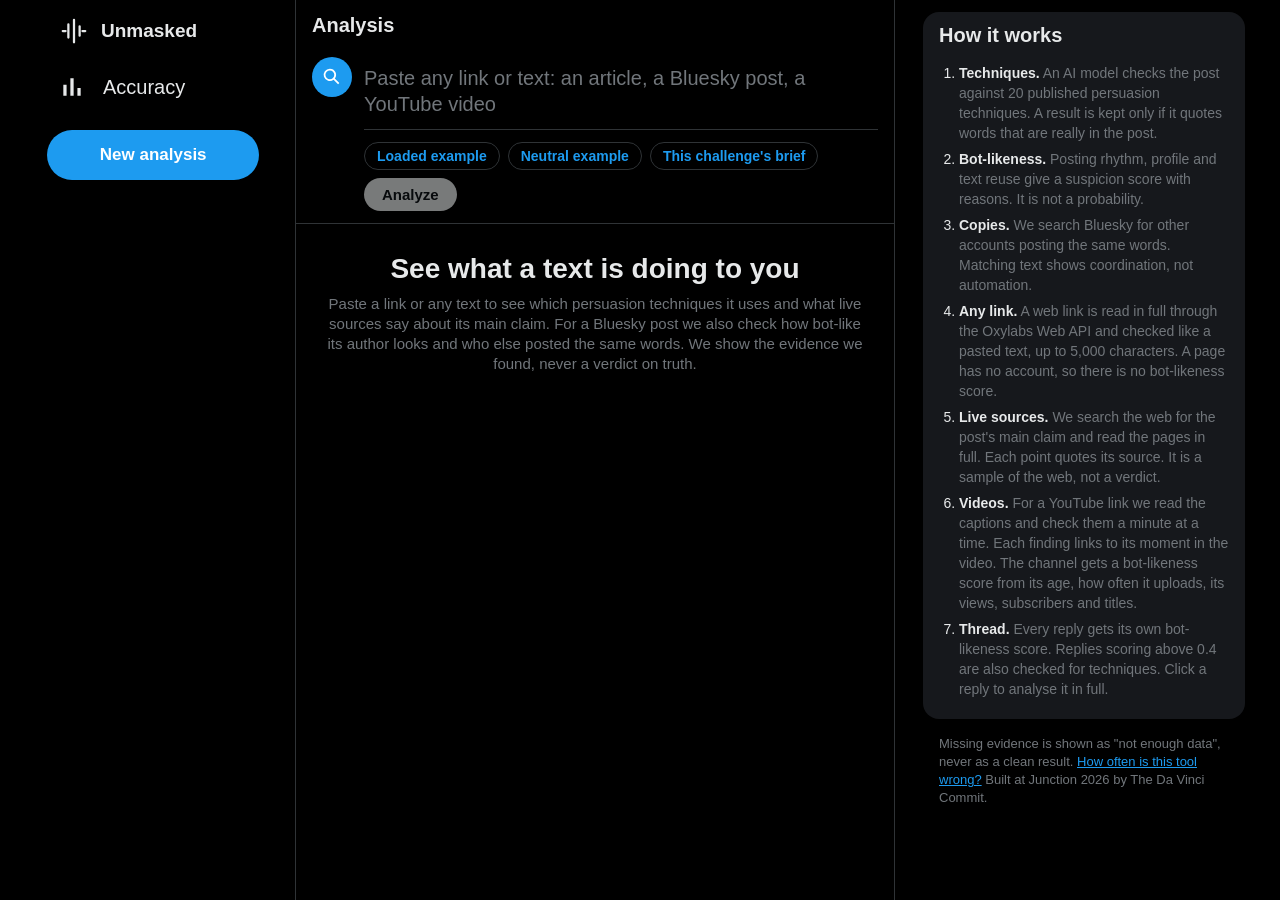
==== commit 7eafcf32: "Rename the product from Decode the Noise to Unmasked Pages, page titles, the extension's name and me" ====
--- a/web/index.html
+++ b/web/index.html
@@ -3,7 +3,7 @@
 <head>
 <meta charset="utf-8">
 <meta name="viewport" content="width=device-width, initial-scale=1">
-<title>Decode the Noise</title>
+<title>Unmasked</title>
 <link rel="stylesheet" href="panel.css">
 <style>
   * { box-sizing: border-box; }
@@ -78,7 +78,7 @@
   <nav class="rail" aria-label="Main">
     <div class="brand">
       <svg viewBox="0 0 32 32" aria-hidden="true"><path d="M4 16h3M10 9v14M16 4v24M22 11v10M28 16h-3"/></svg>
-      <span>Decode the Noise</span>
+      <span>Unmasked</span>
     </div>
     <a class="nav" href="metrics.html">
       <svg class="ic" viewBox="0 0 24 24" aria-hidden="true"><path d="M4 20V10h3v10H4zm6.500 0V4h3v16h-3zM17 20v-7h3v7h-3z"/></svg>
